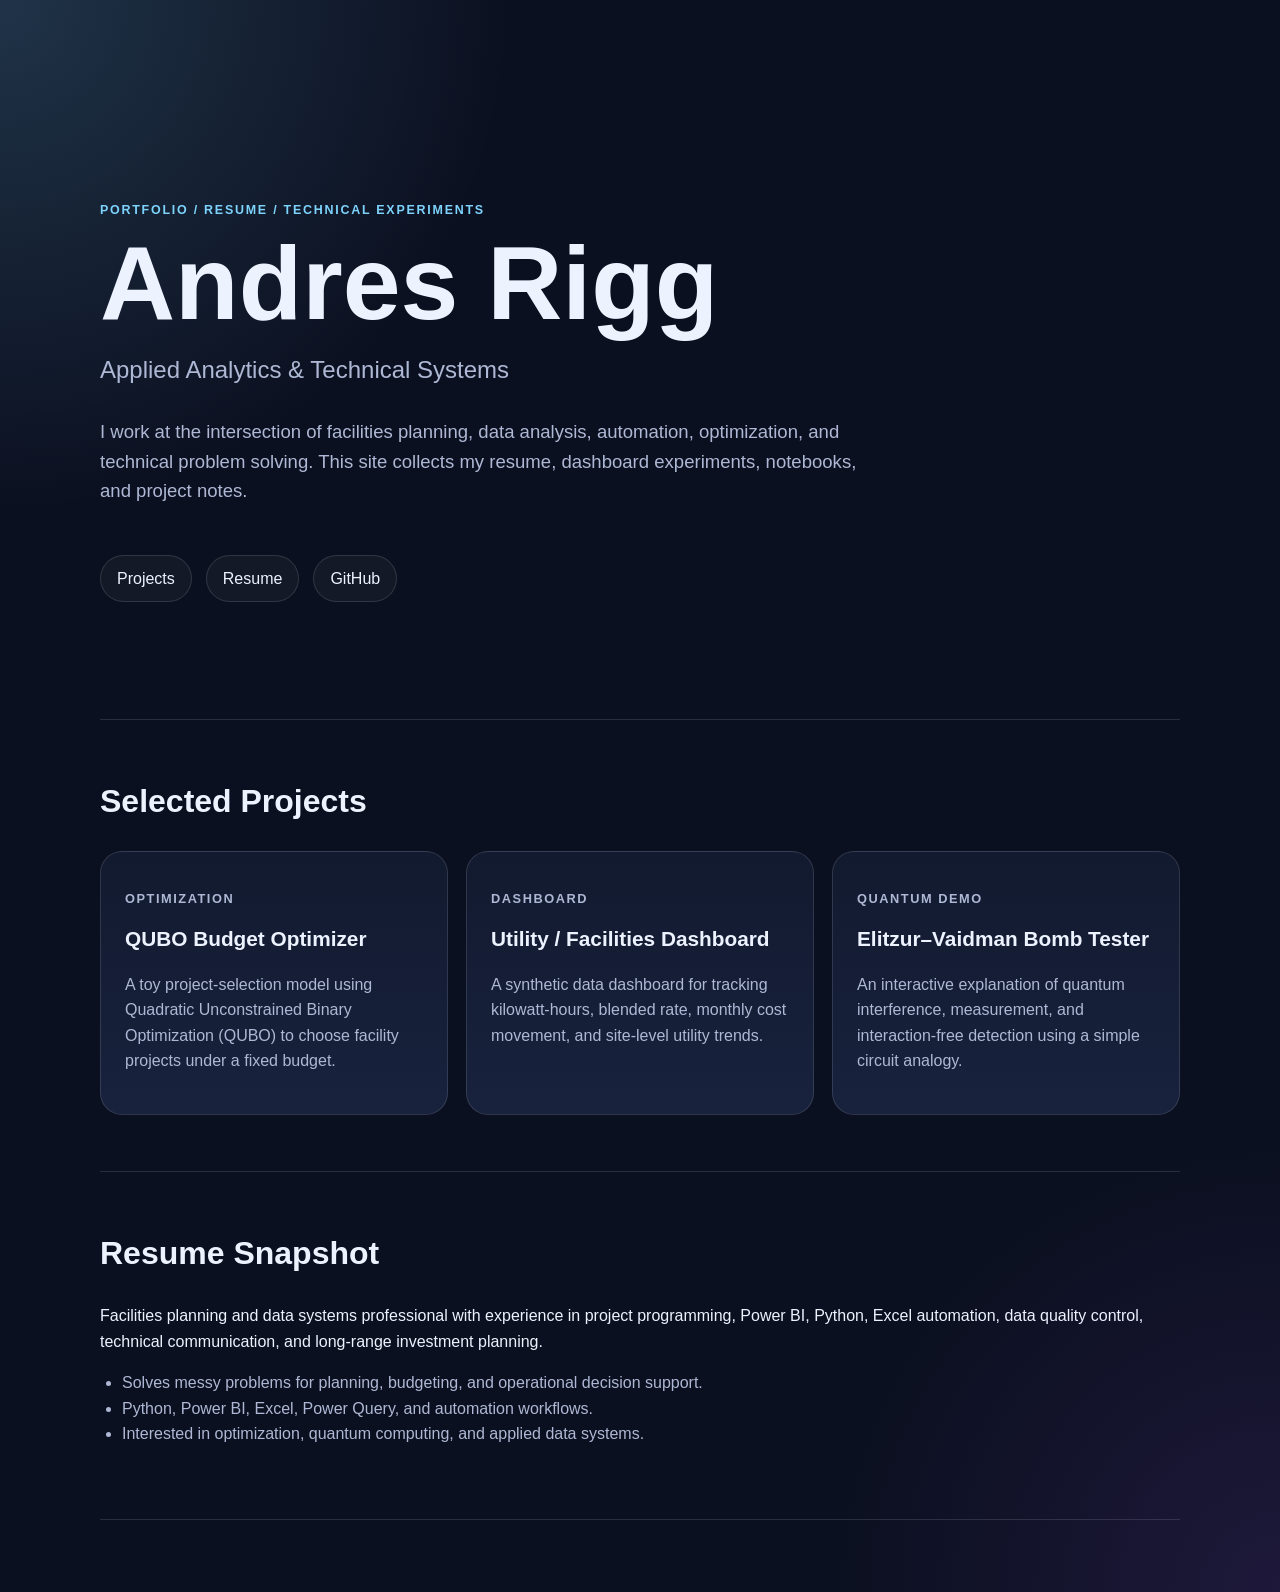
==== index.html @ 09b4f531 "Fix broken link from Main to Resume placehodler" ====
<!DOCTYPE html>
<html lang="en">
<head>
  <meta charset="UTF-8" />
  <meta name="viewport" content="width=device-width, initial-scale=1.0" />
  <title>Andres Rigg | Applied Analytics & Technical Systems</title>
  <link rel="stylesheet" href="style.css" />
</head>

<body>
  <main class="page">
    <section class="hero">
      <p class="eyebrow">Portfolio / Resume / Technical Experiments</p>
      <h1>Andres Rigg</h1>
      <h2>Applied Analytics & Technical Systems</h2>

      <p class="summary">
        I work at the intersection of facilities planning, data analysis, automation,
        optimization, and technical problem solving. This site collects my resume,
        dashboard experiments, notebooks, and project notes.
      </p>

      <div class="links">
        <a href="#projects">Projects</a>
        <a href="resume.html">Resume</a>
        <a href="https://github.com/sohcan">GitHub</a>
      </div>
    </section>

    <section id="projects" class="section">
      <h2>Selected Projects</h2>

      <div class="grid">
        <article class="card">
          <p class="tag">Optimization</p>
          <h3>QUBO Budget Optimizer</h3>
          <p>
            A toy project-selection model using Quadratic Unconstrained Binary
            Optimization (QUBO) to choose facility projects under a fixed budget.
          </p>
        </article>

        <article class="card">
          <p class="tag">Dashboard</p>
          <h3>Utility / Facilities Dashboard</h3>
          <p>
            A synthetic data dashboard for tracking kilowatt-hours, blended rate,
            monthly cost movement, and site-level utility trends.
          </p>
        </article>

        <article class="card">
          <p class="tag">Quantum Demo</p>
          <h3>Elitzur–Vaidman Bomb Tester</h3>
          <p>
            An interactive explanation of quantum interference, measurement, and
            interaction-free detection using a simple circuit analogy.
          </p>
        </article>
      </div>
    </section>

    <section id="resume" class="section">
      <h2>Resume Snapshot</h2>
      <p>
        Facilities planning and data systems professional with experience in project
        programming, Power BI, Python, Excel automation, data quality control,
        technical communication, and long-range investment planning.
      </p>

      <ul class="bullets">
        <li>Solves messy problems for planning, budgeting, and operational decision support.</li>
        <li>Python, Power BI, Excel, Power Query, and automation workflows.</li>
        <li>Interested in optimization, quantum computing, and applied data systems.</li>
      </ul>
    </section>
  </main>
</body>
</html>
---- style.css ----
:root {
  --bg: #0b1020;
  --panel: #121a2f;
  --panel-2: #18223d;
  --text: #edf2ff;
  --muted: #aeb8d4;
  --accent: #7dd3fc;
  --line: rgba(255, 255, 255, 0.12);
}

* {
  box-sizing: border-box;
}

body {
  margin: 0;
  font-family: -apple-system, BlinkMacSystemFont, "Segoe UI", sans-serif;
  background:
    radial-gradient(circle at top left, rgba(125, 211, 252, 0.18), transparent 32rem),
    radial-gradient(circle at bottom right, rgba(168, 85, 247, 0.12), transparent 28rem),
    var(--bg);
  color: var(--text);
  line-height: 1.6;
}

.page {
  width: min(1080px, calc(100% - 40px));
  margin: 0 auto;
  padding: 72px 0;
}

.hero {
  min-height: 72vh;
  display: flex;
  flex-direction: column;
  justify-content: center;
  border-bottom: 1px solid var(--line);
}

.eyebrow {
  color: var(--accent);
  text-transform: uppercase;
  letter-spacing: 0.14em;
  font-size: 0.78rem;
  font-weight: 700;
}

h1 {
  font-size: clamp(3rem, 9vw, 6.5rem);
  line-height: 0.95;
  margin: 0;
}

.hero h2 {
  margin: 18px 0 0;
  color: var(--muted);
  font-weight: 500;
}

.summary {
  max-width: 760px;
  font-size: 1.16rem;
  color: var(--muted);
  margin-top: 28px;
}

.links {
  display: flex;
  flex-wrap: wrap;
  gap: 14px;
  margin-top: 30px;
}

.links a {
  color: var(--text);
  text-decoration: none;
  border: 1px solid var(--line);
  padding: 10px 16px;
  border-radius: 999px;
  background: rgba(255, 255, 255, 0.04);
}

.links a:hover {
  border-color: var(--accent);
}

.section {
  padding: 56px 0;
  border-bottom: 1px solid var(--line);
}

.section h2 {
  font-size: 2rem;
  margin: 0 0 24px;
}

.grid {
  display: grid;
  grid-template-columns: repeat(3, 1fr);
  gap: 18px;
}

.card {
  background: linear-gradient(180deg, var(--panel), var(--panel-2));
  border: 1px solid var(--line);
  border-radius: 22px;
  padding: 24px;
  min-height: 260px;
}

.card h3 {
  margin: 8px 0 12px;
  font-size: 1.3rem;
}

.card p {
  color: var(--muted);
}

.tag {
  color: var(--accent);
  font-size: 0.8rem;
  font-weight: 700;
  text-transform: uppercase;
  letter-spacing: 0.12em;
}

.bullets {
  color: var(--muted);
  padding-left: 22px;
}

@media (max-width: 820px) {
  .grid {
    grid-template-columns: 1fr;
  }

  .page {
    width: min(100% - 28px, 1080px);
    padding: 40px 0;
  }
}
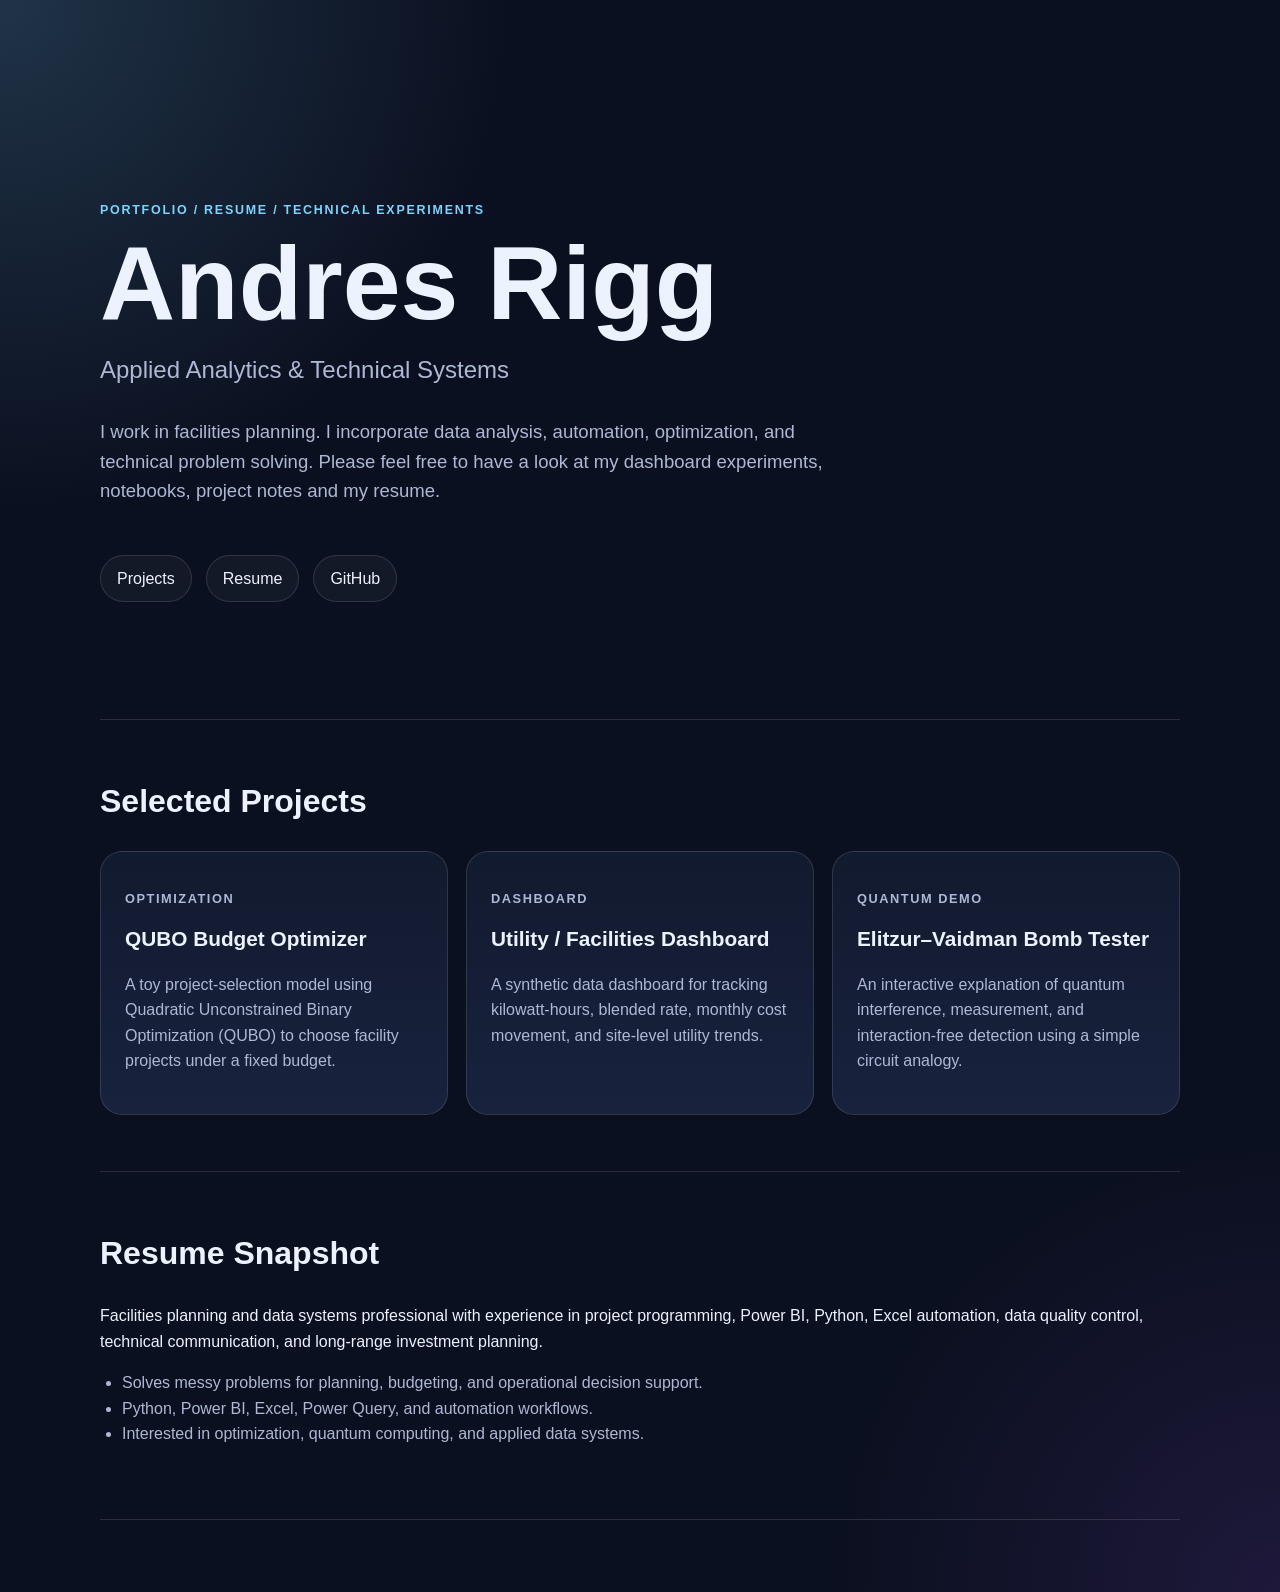
==== commit 7a75d784: "Homepage blurbs updated" ====
--- a/index.html
+++ b/index.html
@@ -15,13 +15,12 @@
       <h2>Applied Analytics & Technical Systems</h2>
 
       <p class="summary">
-        I work at the intersection of facilities planning, data analysis, automation,
-        optimization, and technical problem solving. This site collects my resume,
-        dashboard experiments, notebooks, and project notes.
+        I work in facilities planning. I incorporate data analysis, automation,
+        optimization, and technical problem solving. Please feel free to have a look at my dashboard experiments, notebooks, project notes and my resume.
       </p>
 
       <div class="links">
-        <a href="#projects">Projects</a>
+        <a href="projects.html">Projects</a>
         <a href="resume.html">Resume</a>
         <a href="https://github.com/sohcan">GitHub</a>
       </div>
--- a/style.css
+++ b/style.css
@@ -139,4 +139,66 @@
     width: min(100% - 28px, 1080px);
     padding: 40px 0;
   }
+}
+.callout {
+  max-width: 760px;
+  border-left: 4px solid var(--accent);
+  background: rgba(255, 255, 255, 0.045);
+  padding: 18px 22px;
+  border-radius: 14px;
+  color: var(--text);
+  font-size: 1.12rem;
+}
+
+pre {
+  max-width: 760px;
+  overflow-x: auto;
+  background: rgba(0, 0, 0, 0.28);
+  border: 1px solid var(--line);
+  border-radius: 16px;
+  padding: 18px;
+}
+
+code {
+  font-family: "SFMono-Regular", Consolas, "Liberation Mono", monospace;
+  color: var(--text);
+}
+
+.table-wrap {
+  overflow-x: auto;
+  border: 1px solid var(--line);
+  border-radius: 18px;
+}
+
+table {
+  width: 100%;
+  border-collapse: collapse;
+  min-width: 620px;
+  background: rgba(255, 255, 255, 0.035);
+}
+
+th,
+td {
+  text-align: left;
+  padding: 14px 16px;
+  border-bottom: 1px solid var(--line);
+}
+
+th {
+  color: var(--accent);
+  font-size: 0.82rem;
+  text-transform: uppercase;
+  letter-spacing: 0.1em;
+}
+
+td {
+  color: var(--muted);
+}
+.card-link {
+  color: var(--text);
+  text-decoration: none;
+}
+
+.card-link:hover {
+  color: var(--accent);
 }
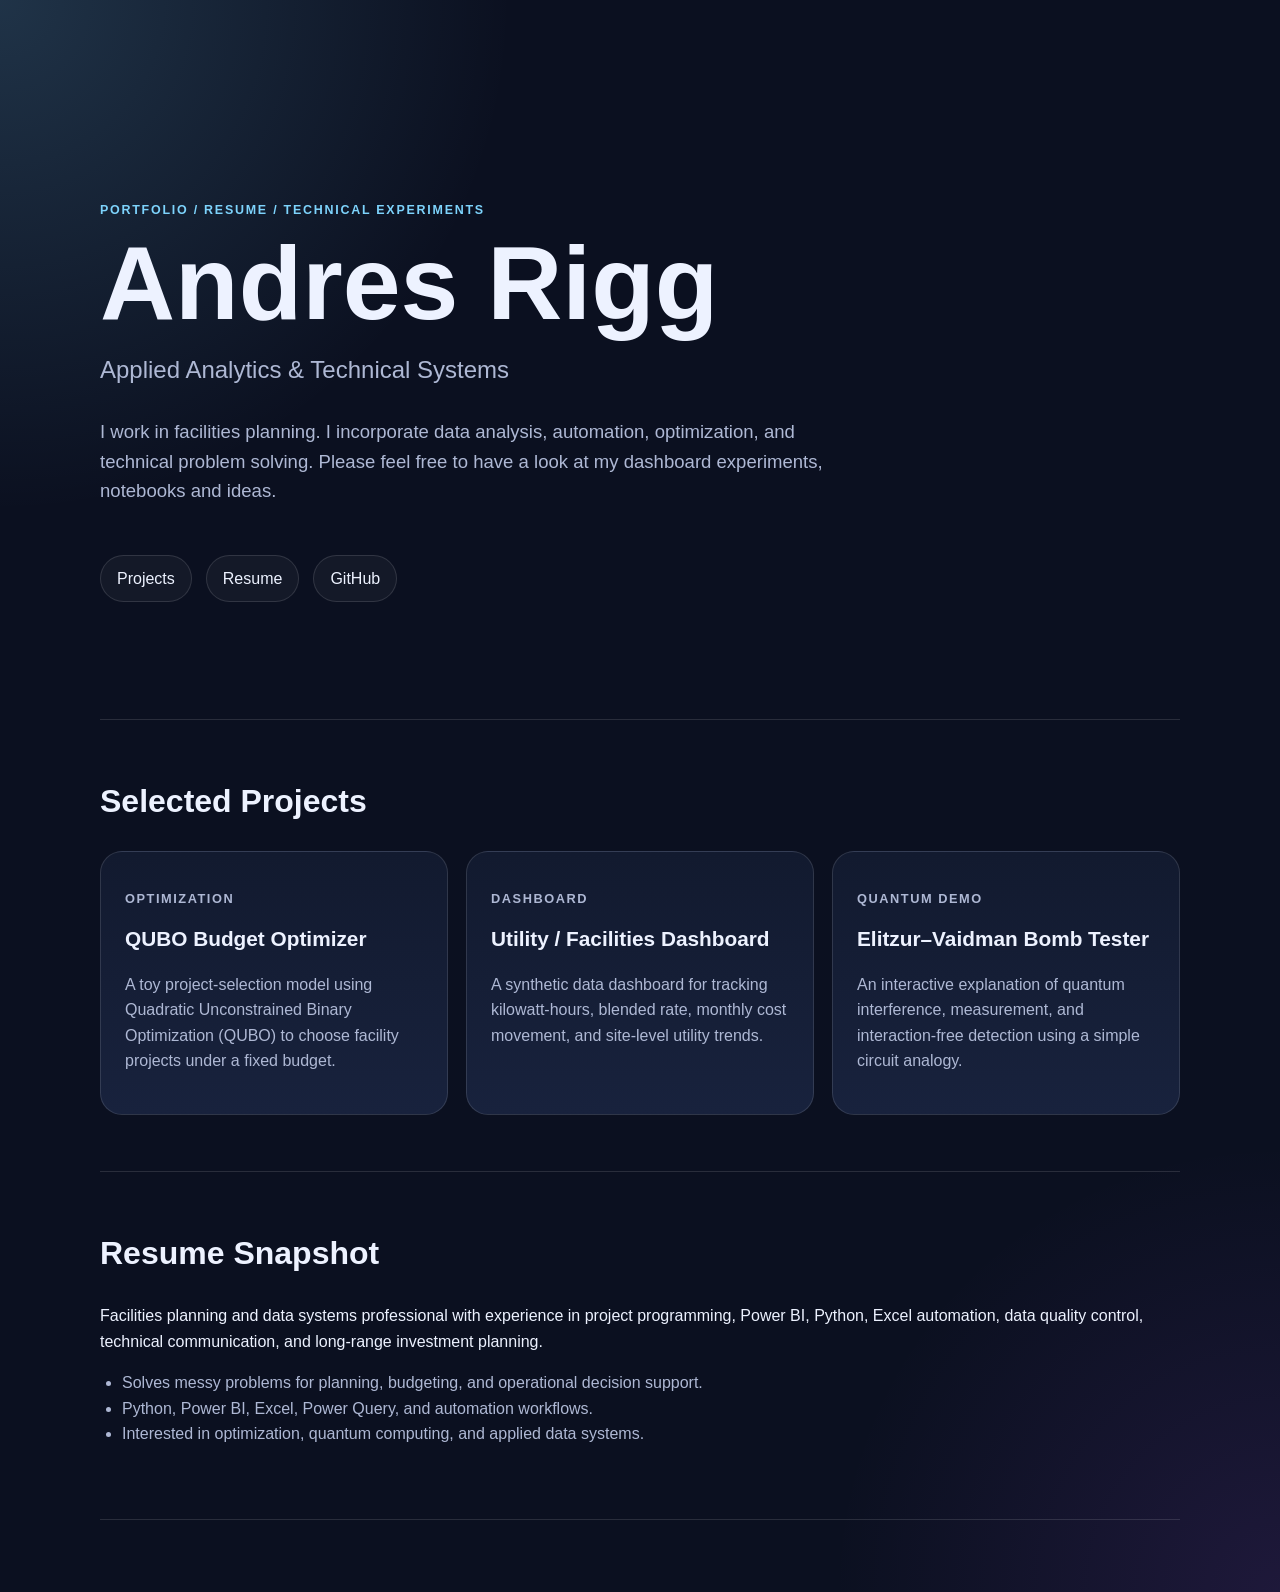
==== commit 14176325: "Update Blurbs to homepage" ====
--- a/index.html
+++ b/index.html
@@ -16,8 +16,7 @@
 
       <p class="summary">
         I work in facilities planning. I incorporate data analysis, automation,
-        optimization, and technical problem solving. Please feel free to have a look at my dashboard experiments, notebooks, project notes and my resume.
-      </p>
+        optimization, and technical problem solving. Please feel free to have a look at my dashboard experiments, notebooks and ideas. 
 
       <div class="links">
         <a href="projects.html">Projects</a>
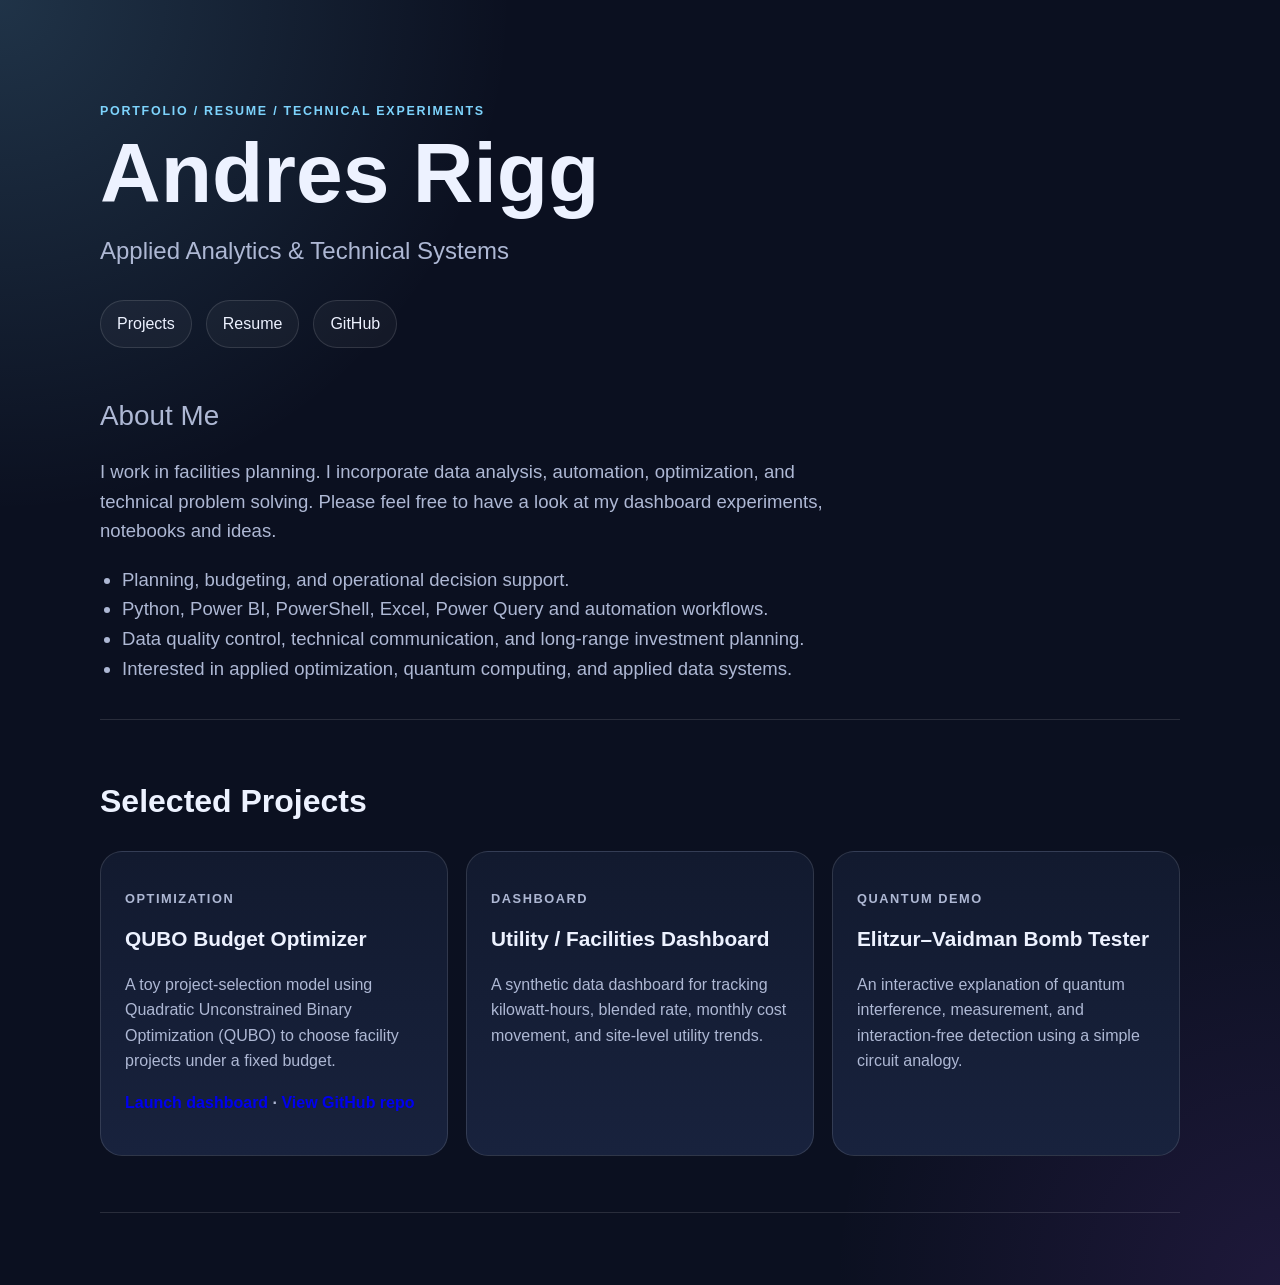
==== commit 75bf0830: "Link QUBO project and dasbhoard to streamlit" ====
--- a/index.html
+++ b/index.html
@@ -14,15 +14,27 @@
       <h1>Andres Rigg</h1>
       <h2>Applied Analytics & Technical Systems</h2>
 
-      <p class="summary">
-        I work in facilities planning. I incorporate data analysis, automation,
-        optimization, and technical problem solving. Please feel free to have a look at my dashboard experiments, notebooks and ideas. 
-
       <div class="links">
         <a href="projects.html">Projects</a>
         <a href="resume.html">Resume</a>
         <a href="https://github.com/sohcan">GitHub</a>
       </div>
+
+      <section class="summary">
+        <h2>About Me</h2>
+        <p>
+          I work in facilities planning. 
+          I incorporate data analysis, automation, optimization, and technical problem solving. 
+          Please feel free to have a look at my dashboard experiments, notebooks and ideas.
+        </p>
+
+        <ul class="bullets">
+          <li>Planning, budgeting, and operational decision support.</li>
+          <li>Python, Power BI, PowerShell, Excel, Power Query and automation workflows.</li>
+          <li>Data quality control, technical communication, and long-range investment planning.</li>
+          <li>Interested in applied optimization, quantum computing, and applied data systems.</li>
+        </ul>
+      </section>
     </section>
 
     <section id="projects" class="section">
@@ -31,13 +43,18 @@
       <div class="grid">
         <article class="card">
           <p class="tag">Optimization</p>
-          <h3>QUBO Budget Optimizer</h3>
+          <h3><a class="card-link" href="projects/qubo-budget.html">QUBO Budget Optimizer</a></h3>
           <p>
             A toy project-selection model using Quadratic Unconstrained Binary
             Optimization (QUBO) to choose facility projects under a fixed budget.
+          </p>      
+          <p class="project-links">
+            <a href="https://facilities-qubo-dashboard-sohcan.streamlit.app/" target="_blank" rel="noopener">Launch dashboard</a>
+            ·
+            <a href="https://github.com/sohcan/facilities-qubo-dashboard" target="_blank" rel="noopener">View GitHub repo</a>
           </p>
         </article>
-
+        
         <article class="card">
           <p class="tag">Dashboard</p>
           <h3>Utility / Facilities Dashboard</h3>
@@ -57,21 +74,6 @@
         </article>
       </div>
     </section>
-
-    <section id="resume" class="section">
-      <h2>Resume Snapshot</h2>
-      <p>
-        Facilities planning and data systems professional with experience in project
-        programming, Power BI, Python, Excel automation, data quality control,
-        technical communication, and long-range investment planning.
-      </p>
-
-      <ul class="bullets">
-        <li>Solves messy problems for planning, budgeting, and operational decision support.</li>
-        <li>Python, Power BI, Excel, Power Query, and automation workflows.</li>
-        <li>Interested in optimization, quantum computing, and applied data systems.</li>
-      </ul>
-    </section>
   </main>
 </body>
 </html>
--- a/style.css
+++ b/style.css
@@ -46,7 +46,7 @@
 }
 
 h1 {
-  font-size: clamp(3rem, 9vw, 6.5rem);
+  font-size: clamp(2.6rem, 7vw, 5.25rem);
   line-height: 0.95;
   margin: 0;
 }
@@ -201,4 +201,17 @@
 
 .card-link:hover {
   color: var(--accent);
+}
+
+.project-links {
+  margin-top: 0.85rem;
+  font-weight: 600;
+}
+
+.project-links a {
+  text-decoration: none;
+}
+
+.project-links a:hover {
+  text-decoration: underline;
 }
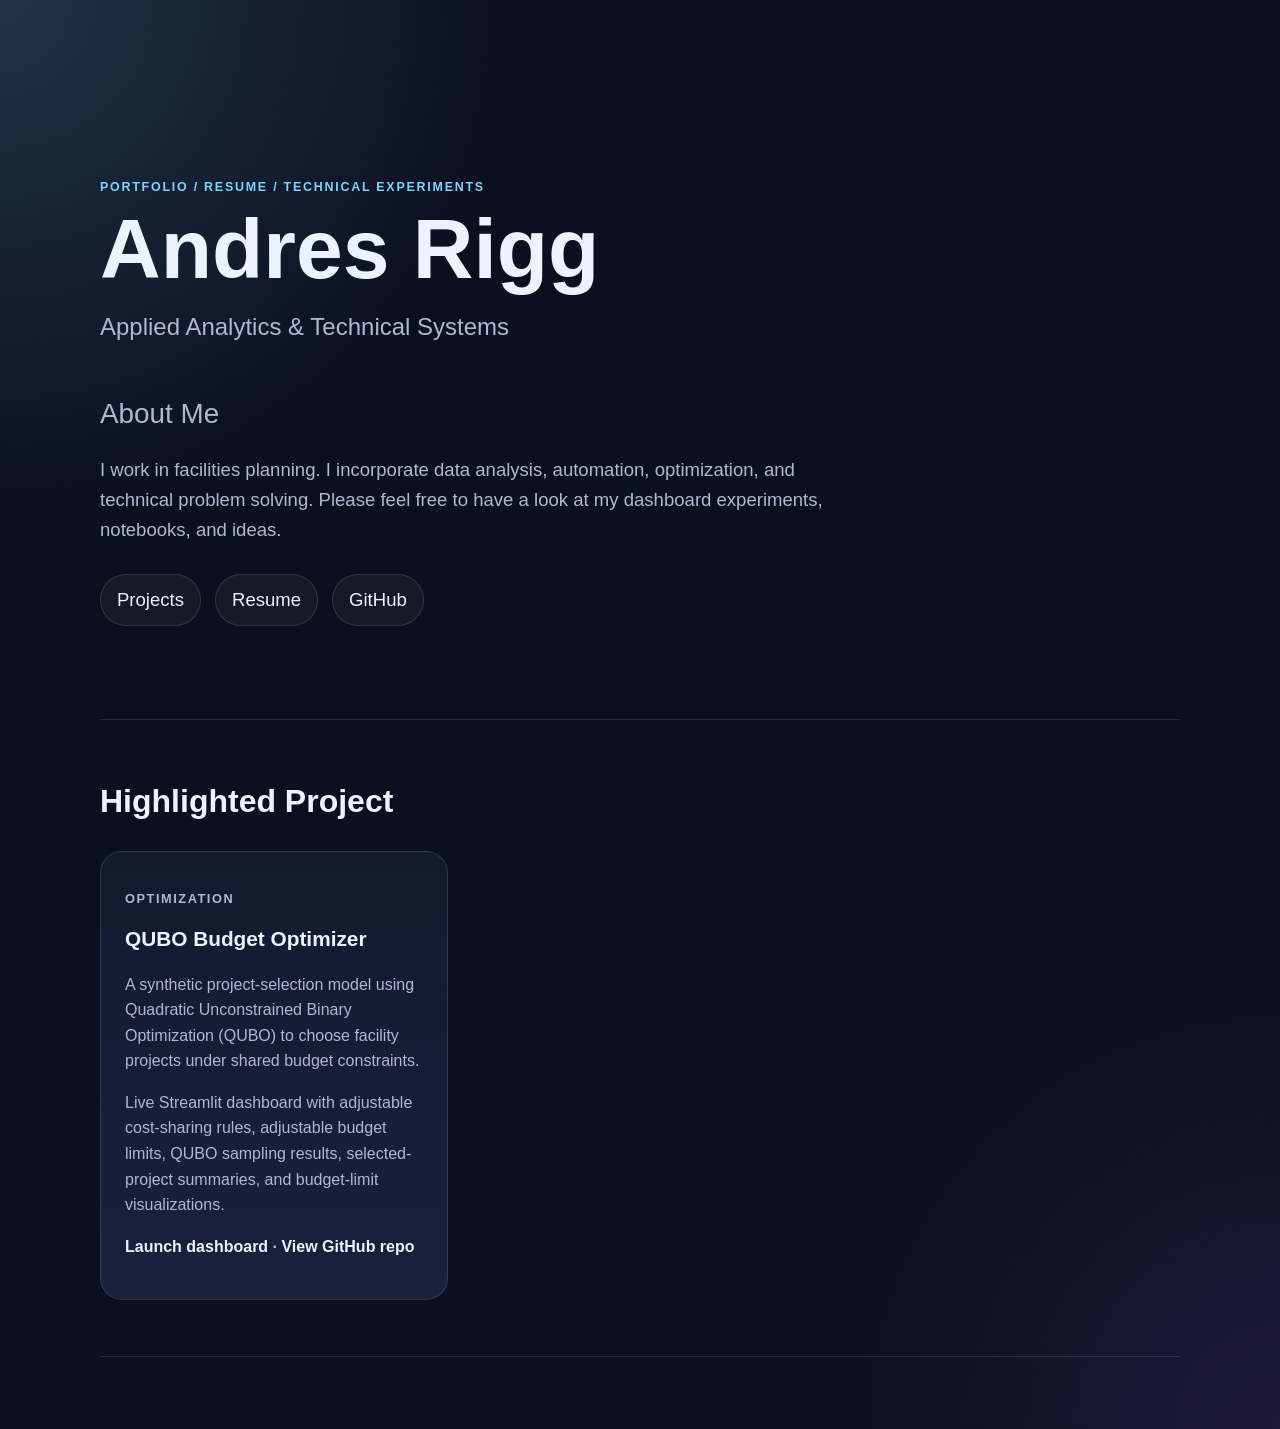
==== commit 8e081874: "Simplify index and fix readability of links" ====
--- a/index.html
+++ b/index.html
@@ -14,62 +14,42 @@
       <h1>Andres Rigg</h1>
       <h2>Applied Analytics & Technical Systems</h2>
 
-      <div class="links">
-        <a href="projects.html">Projects</a>
-        <a href="resume.html">Resume</a>
-        <a href="https://github.com/sohcan">GitHub</a>
-      </div>
-
       <section class="summary">
         <h2>About Me</h2>
         <p>
-          I work in facilities planning. 
-          I incorporate data analysis, automation, optimization, and technical problem solving. 
-          Please feel free to have a look at my dashboard experiments, notebooks and ideas.
+          I work in facilities planning. I incorporate data analysis, automation,
+          optimization, and technical problem solving. Please feel free to have a
+          look at my dashboard experiments, notebooks, and ideas.
         </p>
 
-        <ul class="bullets">
-          <li>Planning, budgeting, and operational decision support.</li>
-          <li>Python, Power BI, PowerShell, Excel, Power Query and automation workflows.</li>
-          <li>Data quality control, technical communication, and long-range investment planning.</li>
-          <li>Interested in applied optimization, quantum computing, and applied data systems.</li>
-        </ul>
+        <div class="links">
+          <a href="projects.html">Projects</a>
+          <a href="resume.html">Resume</a>
+          <a href="https://github.com/sohcan" target="_blank" rel="noopener">GitHub</a>
+        </div>
       </section>
     </section>
 
-    <section id="projects" class="section">
-      <h2>Selected Projects</h2>
+    <section id="highlighted-projects" class="section">
+      <h2>Highlighted Project</h2>
 
       <div class="grid">
         <article class="card">
           <p class="tag">Optimization</p>
           <h3><a class="card-link" href="projects/qubo-budget.html">QUBO Budget Optimizer</a></h3>
           <p>
-            A toy project-selection model using Quadratic Unconstrained Binary
-            Optimization (QUBO) to choose facility projects under a fixed budget.
-          </p>      
+            A synthetic project-selection model using Quadratic Unconstrained Binary
+            Optimization (QUBO) to choose facility projects under shared budget constraints.
+          </p>
+          <p>
+            Live Streamlit dashboard with adjustable cost-sharing rules, adjustable
+            budget limits, QUBO sampling results, selected-project summaries, and
+            budget-limit visualizations.
+          </p>
           <p class="project-links">
             <a href="https://facilities-qubo-dashboard-sohcan.streamlit.app/" target="_blank" rel="noopener">Launch dashboard</a>
             ·
             <a href="https://github.com/sohcan/facilities-qubo-dashboard" target="_blank" rel="noopener">View GitHub repo</a>
-          </p>
-        </article>
-        
-        <article class="card">
-          <p class="tag">Dashboard</p>
-          <h3>Utility / Facilities Dashboard</h3>
-          <p>
-            A synthetic data dashboard for tracking kilowatt-hours, blended rate,
-            monthly cost movement, and site-level utility trends.
-          </p>
-        </article>
-
-        <article class="card">
-          <p class="tag">Quantum Demo</p>
-          <h3>Elitzur–Vaidman Bomb Tester</h3>
-          <p>
-            An interactive explanation of quantum interference, measurement, and
-            interaction-free detection using a simple circuit analogy.
           </p>
         </article>
       </div>
--- a/style.css
+++ b/style.css
@@ -208,10 +208,14 @@
   font-weight: 600;
 }
 
-.project-links a {
+.project-links a,
+.project-links a:visited {
+  color: var(--text);
   text-decoration: none;
 }
 
-.project-links a:hover {
+.project-links a:hover,
+.project-links a:focus {
+  color: var(--accent);
   text-decoration: underline;
 }
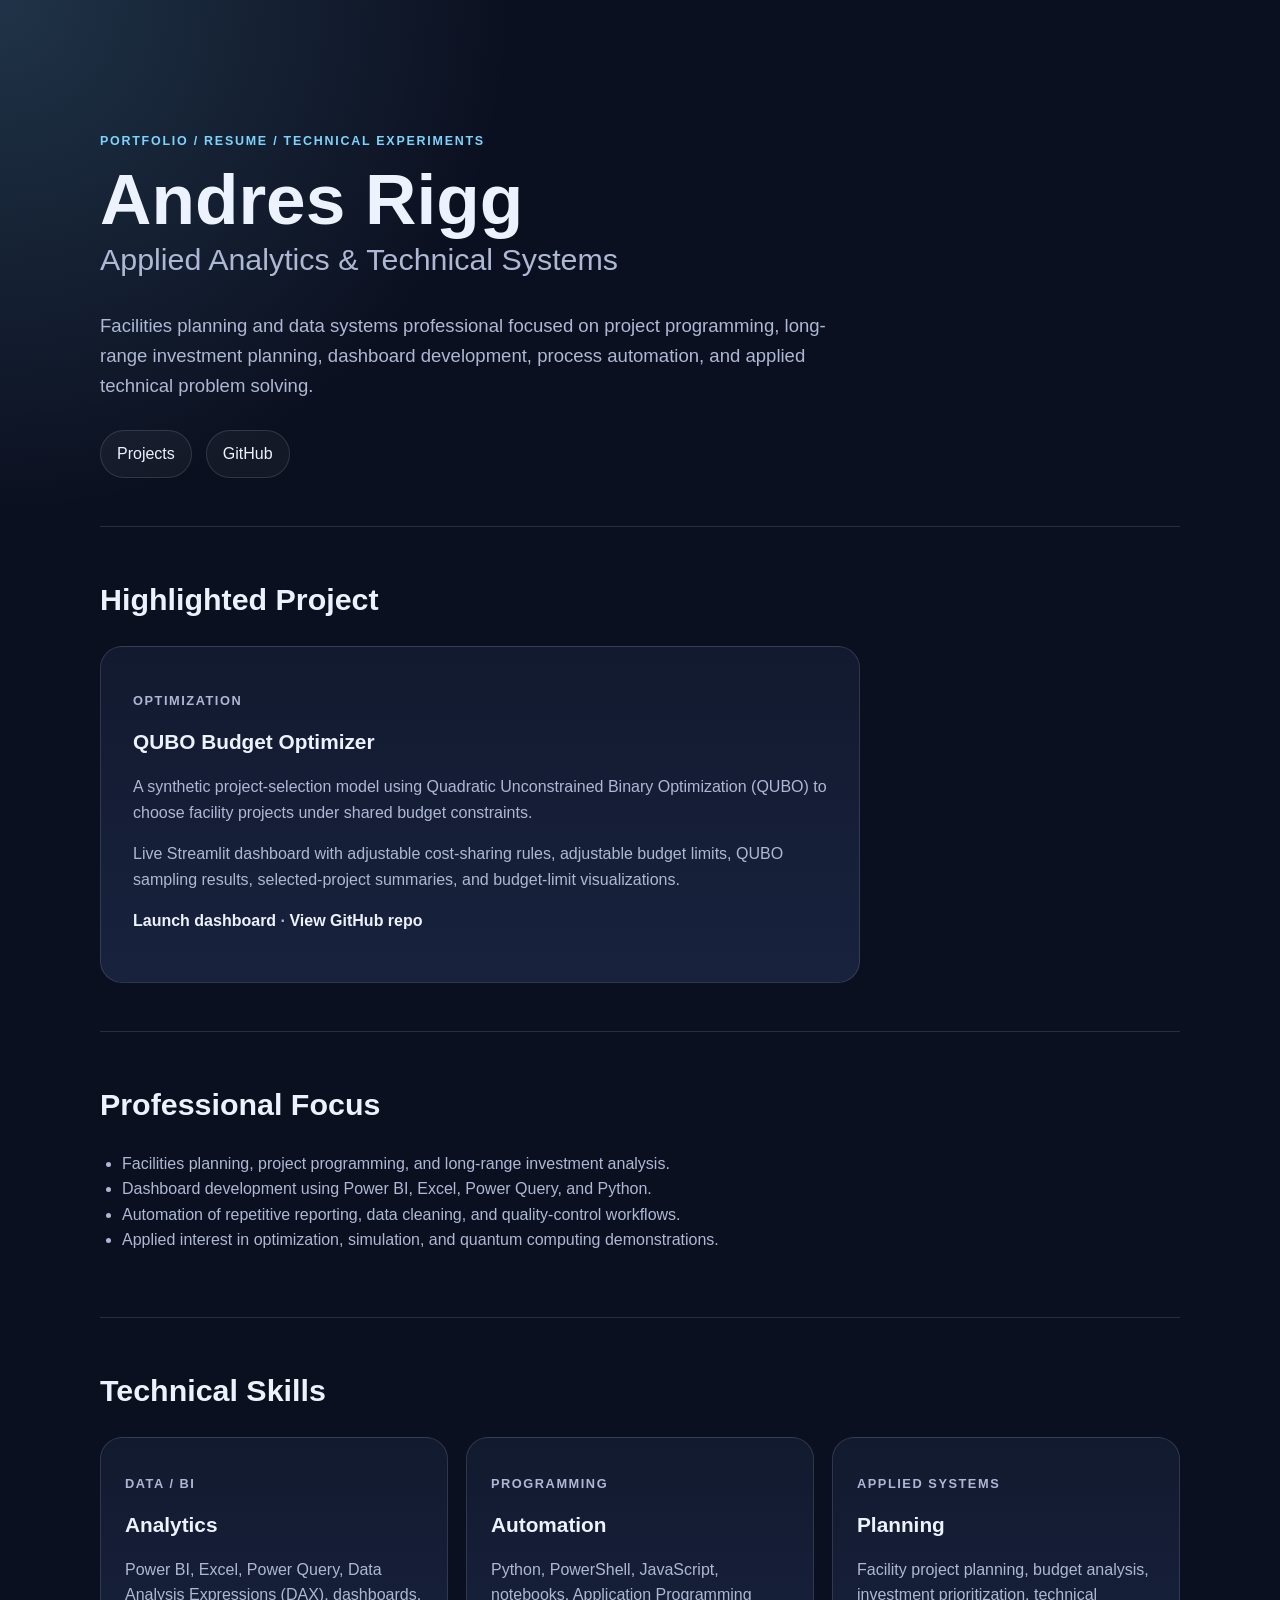
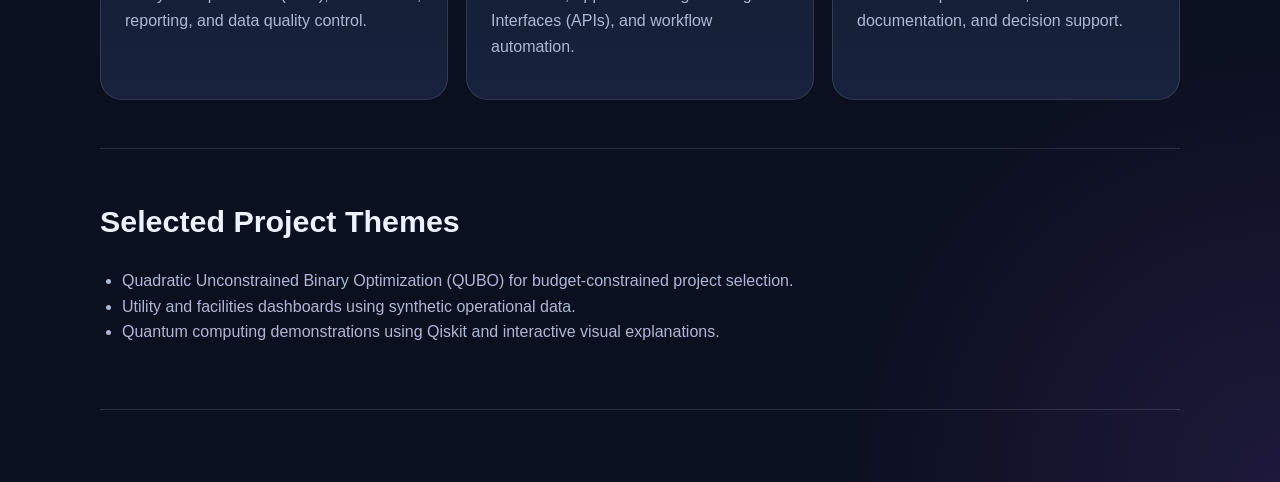
==== commit 8b8b18e6: "Restructure portfolio landing and project pages" ====
--- a/index.html
+++ b/index.html
@@ -9,32 +9,28 @@
 
 <body>
   <main class="page">
-    <section class="hero">
+    <section class="section intro-section">
       <p class="eyebrow">Portfolio / Resume / Technical Experiments</p>
       <h1>Andres Rigg</h1>
       <h2>Applied Analytics & Technical Systems</h2>
 
-      <section class="summary">
-        <h2>About Me</h2>
-        <p>
-          I work in facilities planning. I incorporate data analysis, automation,
-          optimization, and technical problem solving. Please feel free to have a
-          look at my dashboard experiments, notebooks, and ideas.
-        </p>
+      <p class="summary">
+        Facilities planning and data systems professional focused on project programming,
+        long-range investment planning, dashboard development, process automation,
+        and applied technical problem solving.
+      </p>
 
-        <div class="links">
-          <a href="projects.html">Projects</a>
-          <a href="resume.html">Resume</a>
-          <a href="https://github.com/sohcan" target="_blank" rel="noopener">GitHub</a>
-        </div>
-      </section>
+      <div class="links">
+        <a href="projects.html">Projects</a>
+        <a href="https://github.com/sohcan" target="_blank" rel="noopener">GitHub</a>
+      </div>
     </section>
 
-    <section id="highlighted-projects" class="section">
+    <section id="highlighted-projects" class="section highlight-section">
       <h2>Highlighted Project</h2>
 
-      <div class="grid">
-        <article class="card">
+      <div class="highlight-grid">
+        <article class="card highlight-card">
           <p class="tag">Optimization</p>
           <h3><a class="card-link" href="projects/qubo-budget.html">QUBO Budget Optimizer</a></h3>
           <p>
@@ -54,6 +50,48 @@
         </article>
       </div>
     </section>
+
+    <section class="section">
+      <h2>Professional Focus</h2>
+      <ul class="bullets">
+        <li>Facilities planning, project programming, and long-range investment analysis.</li>
+        <li>Dashboard development using Power BI, Excel, Power Query, and Python.</li>
+        <li>Automation of repetitive reporting, data cleaning, and quality-control workflows.</li>
+        <li>Applied interest in optimization, simulation, and quantum computing demonstrations.</li>
+      </ul>
+    </section>
+
+    <section class="section">
+      <h2>Technical Skills</h2>
+      <div class="grid">
+        <article class="card">
+          <p class="tag">Data / BI</p>
+          <h3>Analytics</h3>
+          <p>Power BI, Excel, Power Query, Data Analysis Expressions (DAX), dashboards, reporting, and data quality control.</p>
+        </article>
+
+        <article class="card">
+          <p class="tag">Programming</p>
+          <h3>Automation</h3>
+          <p>Python, PowerShell, JavaScript, notebooks, Application Programming Interfaces (APIs), and workflow automation.</p>
+        </article>
+
+        <article class="card">
+          <p class="tag">Applied Systems</p>
+          <h3>Planning</h3>
+          <p>Facility project planning, budget analysis, investment prioritization, technical documentation, and decision support.</p>
+        </article>
+      </div>
+    </section>
+
+    <section class="section">
+      <h2>Selected Project Themes</h2>
+      <ul class="bullets">
+        <li>Quadratic Unconstrained Binary Optimization (QUBO) for budget-constrained project selection.</li>
+        <li>Utility and facilities dashboards using synthetic operational data.</li>
+        <li>Quantum computing demonstrations using Qiskit and interactive visual explanations.</li>
+      </ul>
+    </section>
   </main>
 </body>
 </html>
--- a/style.css
+++ b/style.css
@@ -46,12 +46,19 @@
 }
 
 h1 {
-  font-size: clamp(2.6rem, 7vw, 5.25rem);
-  line-height: 0.95;
+  font-size: clamp(2.4rem, 6vw, 4.45rem);
+  line-height: 0.98;
   margin: 0;
 }
 
 .hero h2 {
+  margin: 18px 0 0;
+  color: var(--muted);
+  font-weight: 500;
+}
+
+.intro-section h2,
+.project-intro h2 {
   margin: 18px 0 0;
   color: var(--muted);
   font-weight: 500;
@@ -85,13 +92,13 @@
 }
 
 .section {
-  padding: 56px 0;
+  padding: 48px 0;
   border-bottom: 1px solid var(--line);
 }
 
 .section h2 {
-  font-size: 2rem;
-  margin: 0 0 24px;
+  font-size: clamp(1.65rem, 3vw, 1.9rem);
+  margin: 0 0 22px;
 }
 
 .grid {
@@ -140,6 +147,7 @@
     padding: 40px 0;
   }
 }
+
 .callout {
   max-width: 760px;
   border-left: 4px solid var(--accent);
@@ -194,6 +202,7 @@
 td {
   color: var(--muted);
 }
+
 .card-link {
   color: var(--text);
   text-decoration: none;
@@ -218,4 +227,66 @@
 .project-links a:focus {
   color: var(--accent);
   text-decoration: underline;
-}+}
+
+.launch-panel {
+  margin-top: 1.25rem;
+}
+
+.primary-launch,
+.primary-launch:visited {
+  display: inline-block;
+  color: var(--bg);
+  background: var(--accent);
+  text-decoration: none;
+  font-weight: 800;
+  padding: 0.85rem 1.15rem;
+  border-radius: 999px;
+  border: 1px solid rgba(255, 255, 255, 0.18);
+}
+
+.primary-launch:hover,
+.primary-launch:focus {
+  color: var(--bg);
+  filter: brightness(1.08);
+  text-decoration: none;
+}
+
+.highlight-grid {
+  display: grid;
+  grid-template-columns: minmax(0, 1fr);
+  max-width: 760px;
+  margin: 0;
+}
+
+.highlight-card {
+  padding: 2rem;
+}
+
+.project-showcase {
+  display: flex;
+  flex-direction: column;
+  gap: 28px;
+}
+
+.project-showcase .launch-panel {
+  margin-top: 0;
+}
+
+.preview-frame {
+  border: 1px solid var(--line);
+  border-radius: 22px;
+  overflow: hidden;
+  background: rgba(255, 255, 255, 0.035);
+  box-shadow: 0 22px 70px rgba(0, 0, 0, 0.22);
+}
+
+.preview-frame img {
+  display: block;
+  width: 100%;
+  height: auto;
+}
+
+.showcase-grid {
+  margin-top: 4px;
+}
